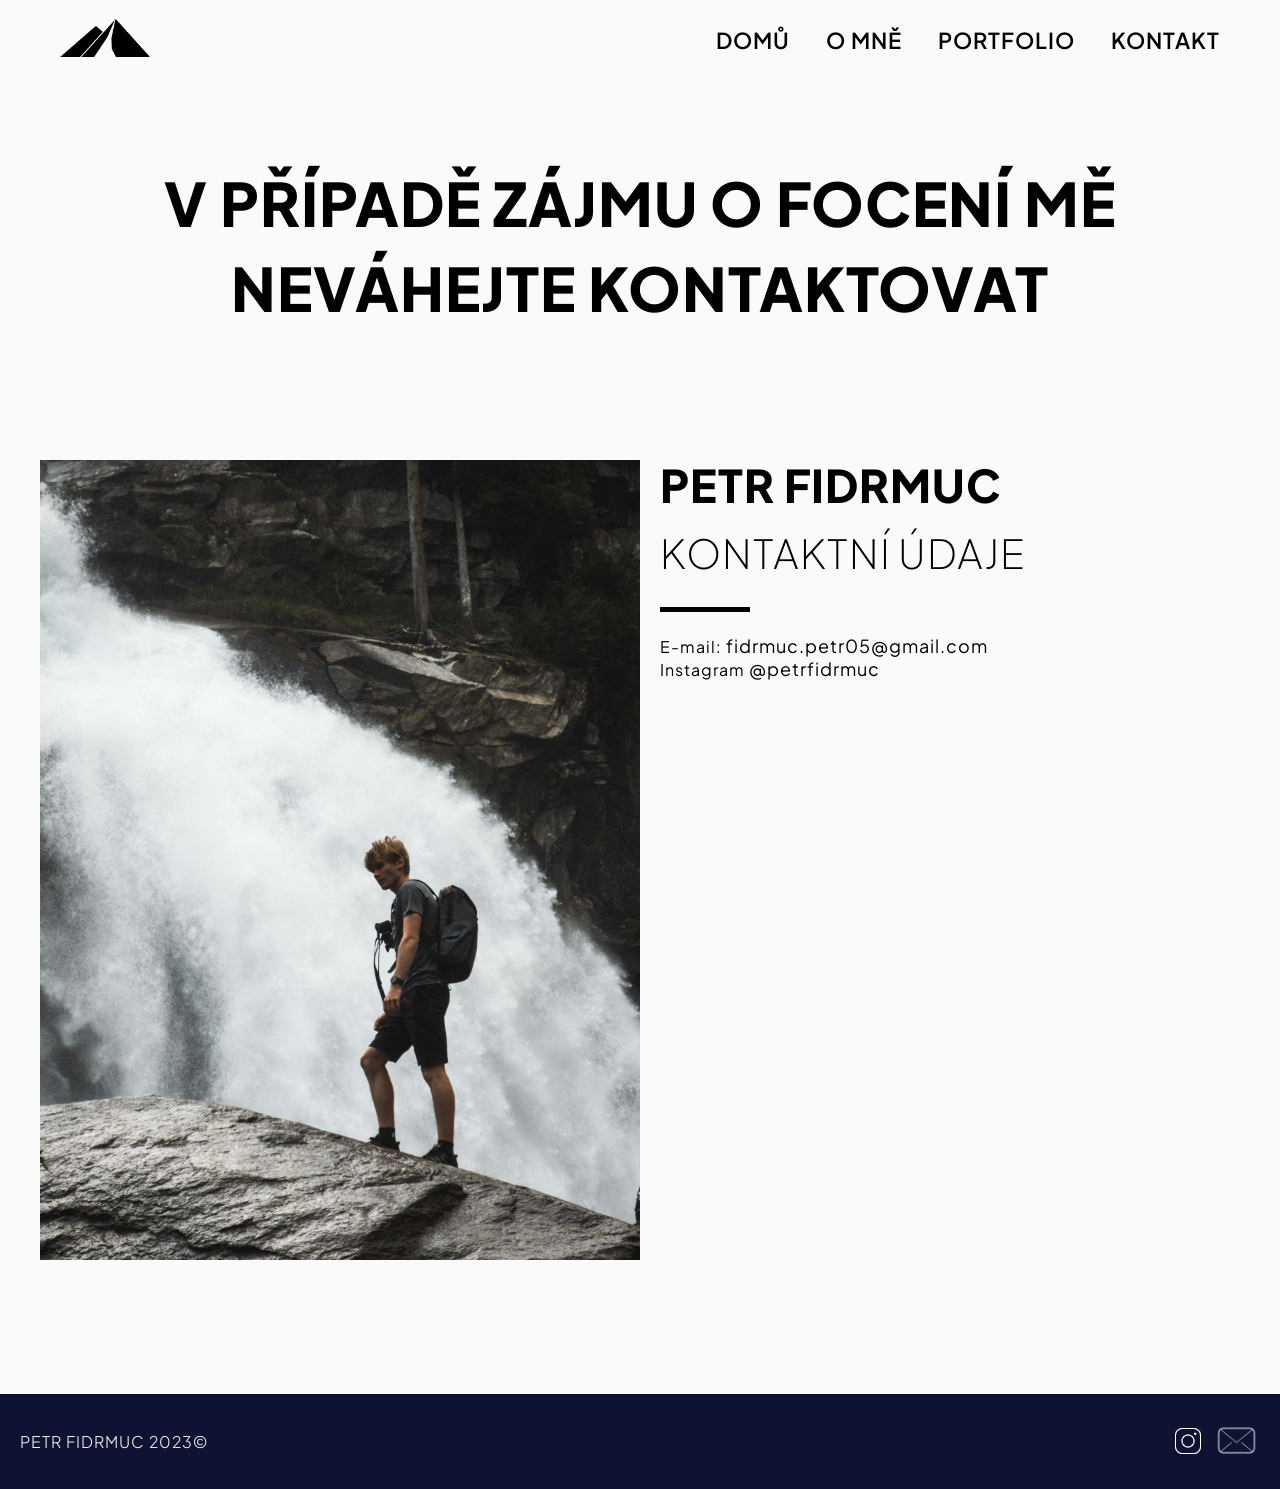
==== contact.html @ 845bd783 "Add files via upload" ====
<!DOCTYPE html>
<html lang="cs">

<head>
  <meta charset="utf-8">
  <meta name="viewport" content="width=device-width">
  <title>Petr Fidrmuc</title>
  <link href="style.css" rel="stylesheet" type="text/css" />
  <link rel="icon" type="image/svg" sizes="32x32" href="images/logo.svg">
</head>

<body>
  <header>
    <nav>
      <a title="Domů" href="index.html">
        <img src="images/logo.png" alt="Logo">
      </a>
      <div class="navbar" id="navbar">
        <ul>
          <li><a title="Domů" href="index.html">DOMŮ</a></li>
          <li><a title="O mně" href="aboutme.html">O MNĚ</a></li>
          <li><a title="Portfolio" href="portfolio.html">PORTFOLIO</a></li>
          <li><a title="Kontakt" href="contact.html">KONTAKT</a></li>
        </ul>
      </div>
      <div class="burger" id="burger">
        <span class="bar"></span>
        <span class="bar"></span>
        <span class="bar"></span>
      </div>
    </nav>
  </header>
  <main>
    <h1>V PŘÍPADĚ ZÁJMU O FOCENÍ MĚ NEVÁHEJTE KONTAKTOVAT</h1>
    <article class="card revea" id="card1">
      <div class="card__image">
        <div class="photo-container"><img class="fotka" src="images/kriml portret.jpg" alt="fotka pro sekci kontakt" />
        </div>
      </div>
      <div class="card__body">
        <h2>PETR FIDRMUC</h2>
        <h3>KONTAKTNÍ ÚDAJE</h3>
        <span class="underline"></span>
        <ul>
          <li>E-mail: <a title="Email" href="mailto:fidrmuc.petr05@gmail.com">fidrmuc.petr05@gmail.com</a></li>
          <li>Instagram <a title="Instagram" href="https://www.instagram.com/petrfidrmuc/">@petrfidrmuc</a></li>
        </ul>
      </div>
    </article>
  </main>
  <footer>
    <div>
      <p>PETR FIDRMUC 2023©</p>
      <ul>
        <li><a title="Instagram" href="https://www.instagram.com/petrfidrmuc/"><img src="images/ig.png"
              alt="instagram ikona"></a>
        <li><a title="Email" href="mailto:fidrmuc.petr05@gmail.com"><img class="mail" src="images/email.png"
              alt="email ikona"></a></li>
      </ul>
    </div>
  </footer>
  <script src="script.js"></script>
  <script src="scroll.js"></script>
  <script src="scroll left.js"></script>
  <script src="reveal right.js"></script>
</body>

</html>
---- style.css ----
@import url('https://fonts.googleapis.com/css2?family=Plus+Jakarta+Sans:ital,wght@0,200;0,300;0,400;0,500;0,600;0,700;0,800;1,200;1,300;1,400;1,500;1,600;1,700;1,800&display=swap');

:root {
  --text: #000;
  --background: #fafafa;
  --background2: #f5f4f2
}

* {
  font-family: plus Jakarta sans;
  margin: 0;
  padding: 0;
  box-sizing: border-box;
  letter-spacing: 1px;
}

html {
  height: 100%;
  width: 100%;
}

body {
  background: var(--background);
}

h1 {
  margin: 80px 0 10px 0;
  font-size: 60px;
  text-align: center;
  font-weight: 800;
  line-height: 85px;
}

h2 {
  text-align: left;
  font-size: 45px;
  font-weight: 800;
  line-height: 70px;
}

h3 {
  text-align: left;
  font-size: 40px;
  font-weight: 200;
  line-height: 65px;
}

h4 {
  font-size: 20px;
  text-align: center;
  font-weight: 200;
  word-spacing: 3px;
  line-height: 45px;
  margin: 0 10px;
}

p {
  font-size: 16px;
  font-weight: 300;
  line-height: 35px;
  margin-bottom: 20px;
}

.underline {
  background-color: var(--text);
  width: 90px;
  height: 5px;
  margin: 22px 0;
  display: flex;
}

@media (max-width: 500px) {
  h1 {
    font-size: 40px;
    line-height: 55px;
  }

  h2 {
    font-size: 28px;
    line-height: 43px;
  }

  h3 {
    font-size: 26px;
    line-height: 41px;
  }
  
  h4 {
    font-size: 16px;
    line-height: 31px;
  }

  p {
    font-size: 14px;
    line-height: 26px;
  }
}

#main {
  position: relative;
  width: 100%;
  height: 100vh;
  background-repeat: no-repeat;
  background-size: cover;
  background-position: center;
  background-image: url('images/snezkaphs.jpg');
  background-color: var(--background2);
  animation: changeBackground 8s infinite alternate ease-in-out;
}

@media (max-width: 500px) {
  #main {
    height: 94vh;
  }
}

nav {
  display: flex;
  justify-content: space-between;
  align-items: center;
  height: 80px;
  max-width: 1200px;
  margin: 0 auto;
  padding: 20px;
}

nav img {
  height: 38px;
  transition: 0.3s;
}

nav img:hover {
  scale: 1.1;
}

.navbar {
  height: 100%;
}

.navbar ul {
  display: flex;
  align-items: center;
  height: 100%;
  list-style: none;
  gap: 36px;
}

#navbar a {
  font-size: 22px;
  font-weight: 600;
  color: var(--text);
  position: relative;
  transition: all 0.3s ease-in-out;
  text-decoration: none;
}

#navbar a:hover{
  color: #555555;
}

#navbar a:before {
  content: "";
  background: #555555;
  display: block;
  position: absolute;
  bottom: -6px;
  left: 0;
  width: 0;
  right: 0;
  height: 2px;
  margin: 0 auto;
  transition: all 0.3s ease-in-out;
}

#navbar a:hover::before {
  width: 100%;
  color: var(--text);
}

.burger {
  display: none;
}

@media (max-width: 700px) {
  #navbar {
    position: absolute;
    width: 100%;
    left: 0;
    top: 0;
    z-index: 2;
    transform: translateY(-100%);
    transition: all 0.3s ease-in-out;
    height: 180px;
  }

  .navbar {
    transform: translateY(-100%);
    transition: transform 250ms ease-in-out;
    height: 100%;
    width: 100%;
  }

  .navbar ul {
    flex-direction: column;
    margin-top: 20px;
    gap: 10px;
  }

  .burger {
    display: flex;
    flex-direction: column;
    align-items: center;
    justify-content: center;
    row-gap: 9px;
    z-index: 10;
    cursor: pointer;
  }

  .bar {
    display: block;
    width: 38px;
    height: 3px;
    background-color: var(--text);
    transform-origin: 2px;
    transition: transform 250ms ease-in-out, opacity 200ms ease-in-out;
    border-radius: 5px;
  }

  .burger.menuActive .bar:first-of-type {
    transform: rotate(45deg);
  }

  .burger.menuActive .bar:nth-of-type(2) {
    opacity: 0;
  }

  .burger.menuActive .bar:last-of-type {
    transform: rotate(-45deg);
  }

  #navbar.menuActive .navbar {
    transform: translateY(20%);
  }

  #navbar.menuActive {
    transition: all 0.3s ease-in-out;
    transform: translateY(0%);
    background: rgb(0, 0, 0, 0.4);
    backdrop-filter: blur(6px);
  }
}

.hero-text {
  position: absolute;
  top: 44%;
  left: 50%;
  transform: translate(-50%, -50%);
  text-align: center;
  color: var(--text);
}

.hero-text h1 {
  font-size: 60px;
  z-index: 0;
  font-weight: 800;
}

.hero-text p {
  z-index: 0;
  font-size: 24px;
  font-weight: 400;
}

@media (max-width: 500px) {
  .hero-text h1 {
    font-size: 36px;
    font-weight: 800;
    margin: 0 -50px 0 -50px;
  }

  .hero-text p {
    z-index: 0;
    font-size: 16px;
    margin: 0 -100px 0 -100px;
    font-weight: 300;
    line-height: 31px;
  }
}

/*karty*/

.reveal {
  position: relative;
  transform: translateY(144px);
  opacity: 0;
  transition: 1.4s all ease;
}

.reveal.active {
  transform: translateY(0);
  opacity: 1;
}

.reveal__left {
  position: relative;
  transform: translateX(-144px);
  opacity: 0;
  overflow: hidden;
  transition: 1.4s all ease;
}

.reveal__left.active {
  transform: translateX(0);
  opacity: 1;
}

.reveal__right {
  position: relative;
  transform: translateX(144px);
  opacity: 0;
  overflow: hidden;
  transition: 1.4s all ease;
}

.reveal__right.active {
  transform: translateX(0);
  opacity: 1;
}

@keyframes slide-up {
  0% {
    opacity: 0;
    transform: translateY(20%);
  }
  100% {
    opacity: 1;
    transform: translateY(0);
  }
}

.reveal2,
.reveal3{
  opacity: 0;
  animation: slide-up 1.4s ease forwards;
}

.reveal2 {
  animation-delay: 0.4s;
}

.reveal3 {
  animation-delay: 0.8s;
}

.card {
	display: flex;
  padding-bottom: 40px;
  max-width: 1300px;
  margin: 100px auto;
  padding: 20px;
}

.card2 {
  background-color: var(--background2);
}

.card__vertical p {
  writing-mode: vertical-rl;
  transform: rotate(180deg);
  margin: 60px 60px 0 0;
  font-size: 16px;
  font-weight: 600;
}

.card__vertical p span {
  writing-mode: horizontal-tb;
  transform: rotate(180deg);
  font-size: 36px;
  padding-bottom: 40px;
  font-weight: 600;
  color: #5e5e5e;
}

.card__image {
	flex: 1;
  padding: 10px 20px;
}

.card__image img {
	width: 100%;
	height: 100%;
	object-fit: cover;
  transition: 0.3s;
}

.card__image img:hover {
  scale: 1.06;
}

.card__body {
	flex: 1;
}

.card__body ul {
  list-style: none;
}

.card__body a {
  font-size: 18px;
  font-weight: 400;
  color: var(--text);
  position: relative;
  transition: all 0.3s ease-in-out;
  text-decoration: none;
}

.card__body a:hover{
  color: #555555;
}

.card__body a:before {
  content: "";
  background: #555555;
  display: block;
  position: absolute;
  bottom: -6px;
  left: 0;
  width: 0;
  right: 0;
  height: 2px;
  margin: 0 auto;
  transition: all 0.3s ease-in-out;
}

.card__body a:hover::before {
  width: 100%;
  color: var(--text);
}

@media screen and (max-width: 800px) {
	.card {
		flex-direction: column;
	}
  
  .card__image {
    padding: 0;
  }

  .card__vertical {
    display: none;
  }
}

.grid-container {
  display: grid;
  grid-template-columns: repeat(2, 1fr);
  grid-template-rows: repeat(2, 1fr);
  margin: auto;
  grid-gap: 10px;  
}

.photo-container{
  width: 100%;
  overflow: hidden;
}

@media only screen and (max-width: 800px) {
  .grid-container {
    padding-bottom: 80px;
    grid-gap: 10px;    
  }
}

.fotka {
  width: 100%;
  cursor: pointer;
}

.modal {
  position: fixed;
  top: 0;
  left: 0;
  width: 100%;
  height: 100%;
  background-color: rgba(0, 0, 0, 0.9);
  display: none;
  justify-content: center;
  align-items: center;
  z-index: 5;
}

.modal-image {
  max-width: 96%;
  max-height: 96%;
  z-index: 5;
}

.galery__div {
  max-width: 1300px;
  margin: auto;
  padding: 20px;
}

.grid__galery {
  display: grid;
  grid-template-columns: repeat(4, 1fr);
  grid-template-rows: 1fr;
  gap: 10px;
  margin: 30px 0 10px 0;
  width: fit-content;
}

.grid-item {
  height: 150px;
  width: 200px;
  overflow: hidden;
}

.grid-item img {
  width: 100%;
  height: 100%;
  transition: transform 0.3s ease;
  object-fit: cover;
}

.grid-item:hover img {
  transform: scale(1.1);
}

@media only screen and (max-width: 800px) {
  .grid-item {
    height: 120px;
    width: 160px;
  }
  .grid__galery {
    display: grid;
    grid-template-columns: 1fr 1fr;
    grid-template-rows: 1fr 1fr;
    gap: 8px;
    width: fit-content;
    
  }
}

footer {
  background-color: #0e1233;
}
footer div {
  display: flex;
  justify-content: space-between;
  max-width: 1300px;
  margin: 100px auto;
  padding: 30px 20px 10px 20px;
  align-items: center;
  color: var(--background);
}

footer ul {
  list-style: none;
  display: flex;
  gap: 10px;
}

footer img {
  width: 30px;
  margin-top: -10px;
  transition: 0.3s;
}

footer img:hover {
  scale: 1.1;
}

.mail {
  width: 47px;
  margin-top: -19px;
}
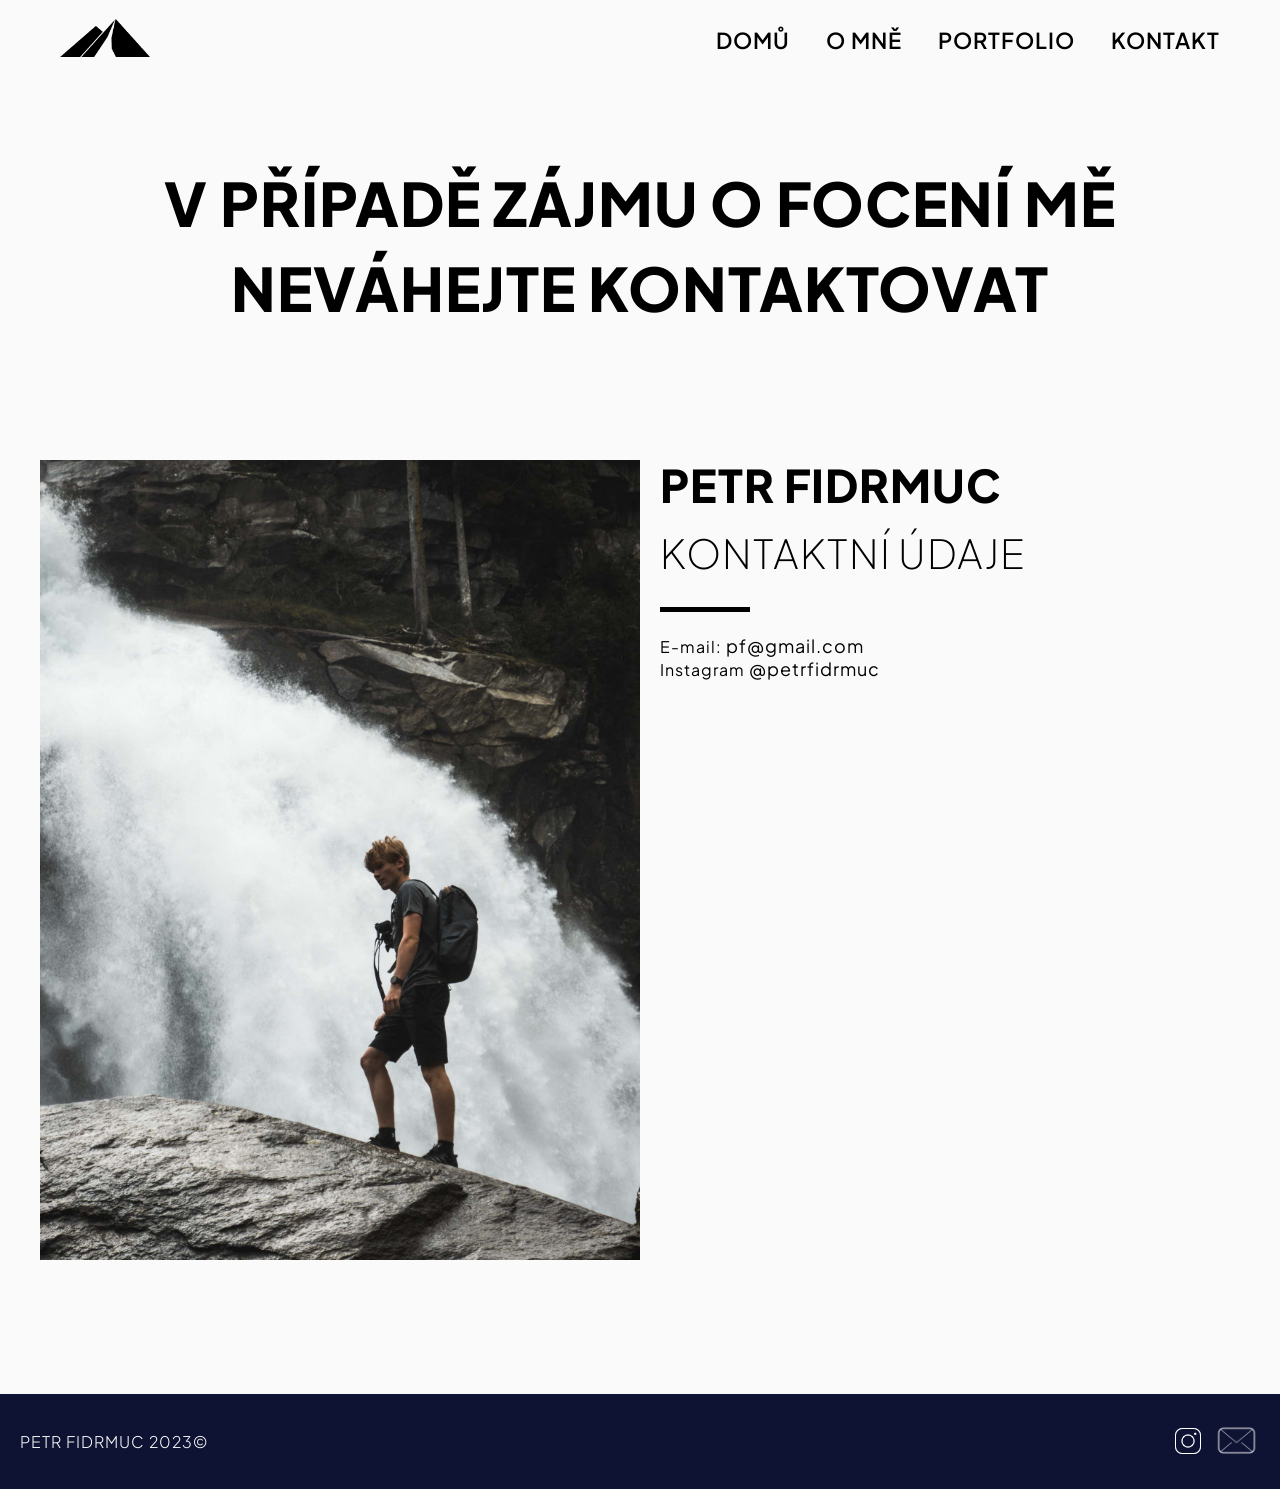
==== commit 8c894d0a: "Update email address in contact.html" ====
--- a/contact.html
+++ b/contact.html
@@ -42,7 +42,7 @@
         <h3>KONTAKTNÍ ÚDAJE</h3>
         <span class="underline"></span>
         <ul>
-          <li>E-mail: <a title="Email" href="mailto:fidrmuc.petr05@gmail.com">fidrmuc.petr05@gmail.com</a></li>
+          <li>E-mail: <a title="Email" href="mailto:">pf@gmail.com</a></li>
           <li>Instagram <a title="Instagram" href="https://www.instagram.com/petrfidrmuc/">@petrfidrmuc</a></li>
         </ul>
       </div>
@@ -65,4 +65,4 @@
   <script src="reveal right.js"></script>
 </body>
 
-</html>+</html>
